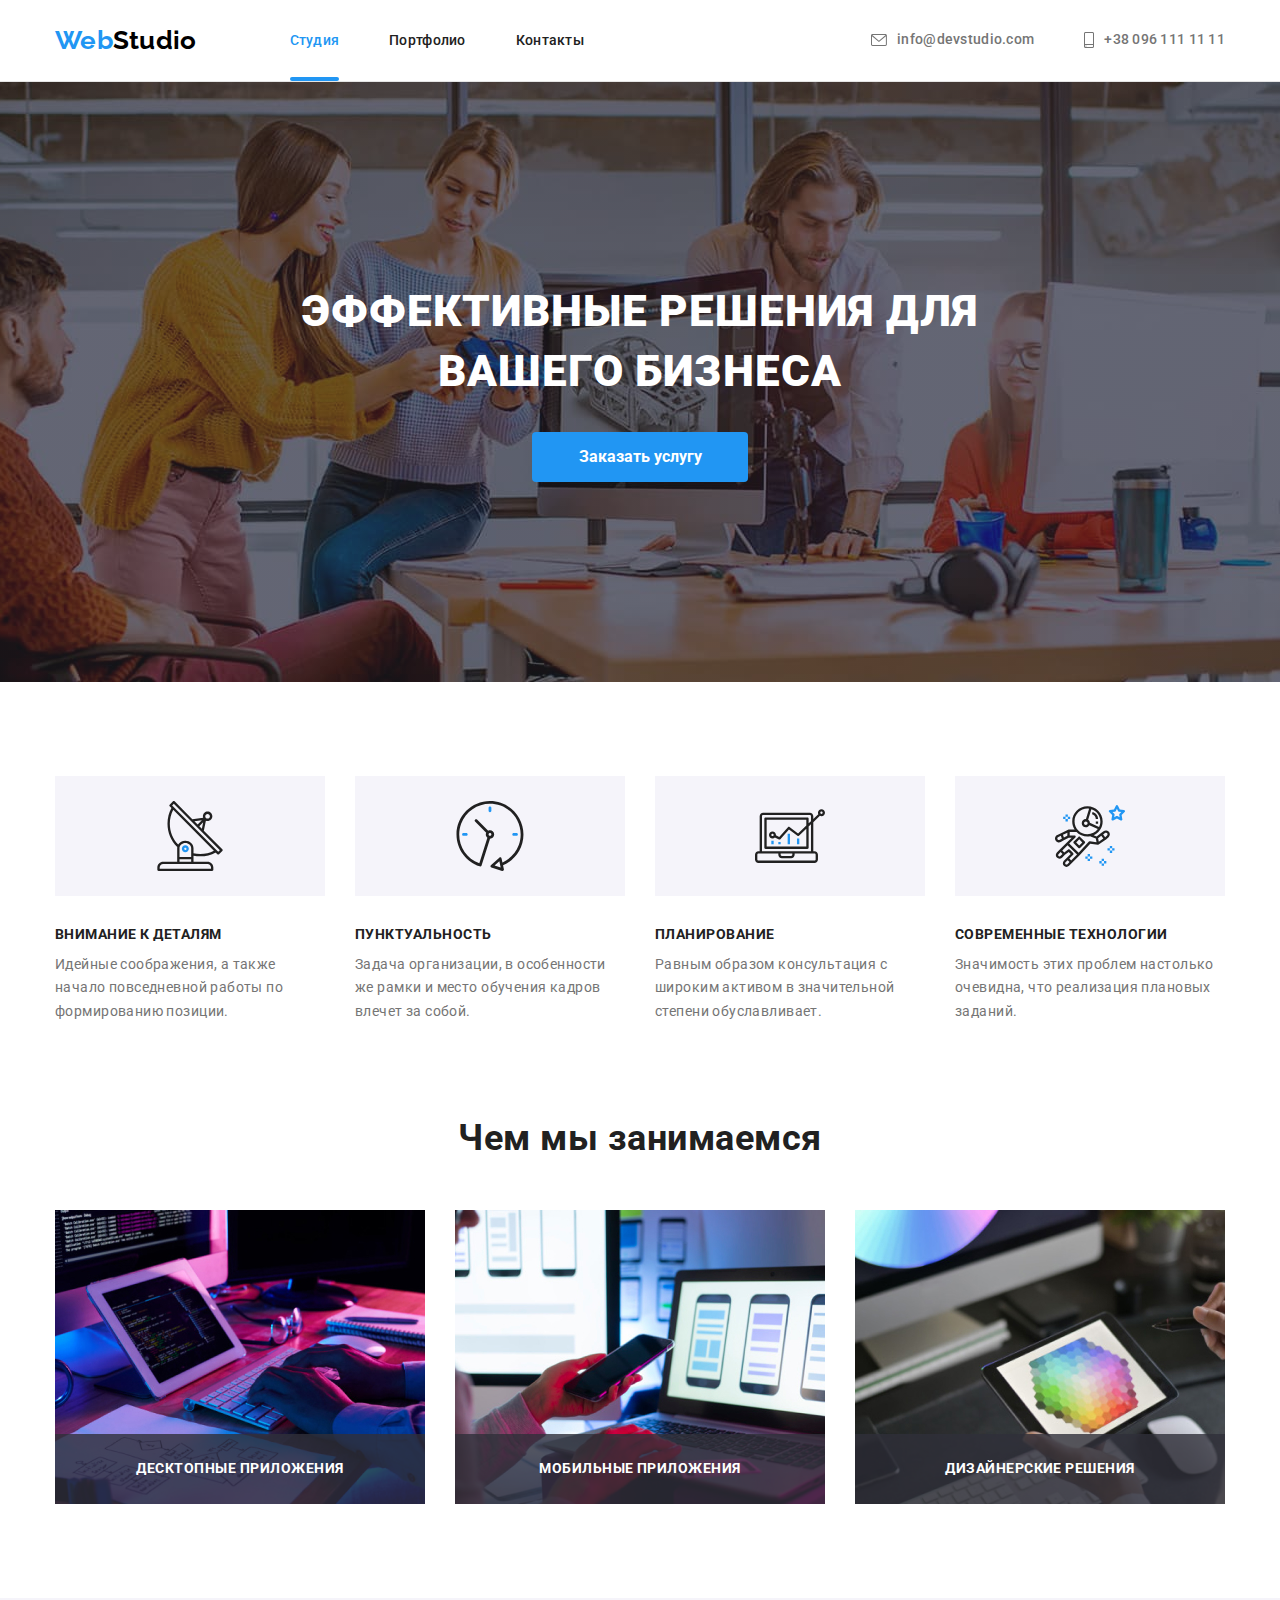
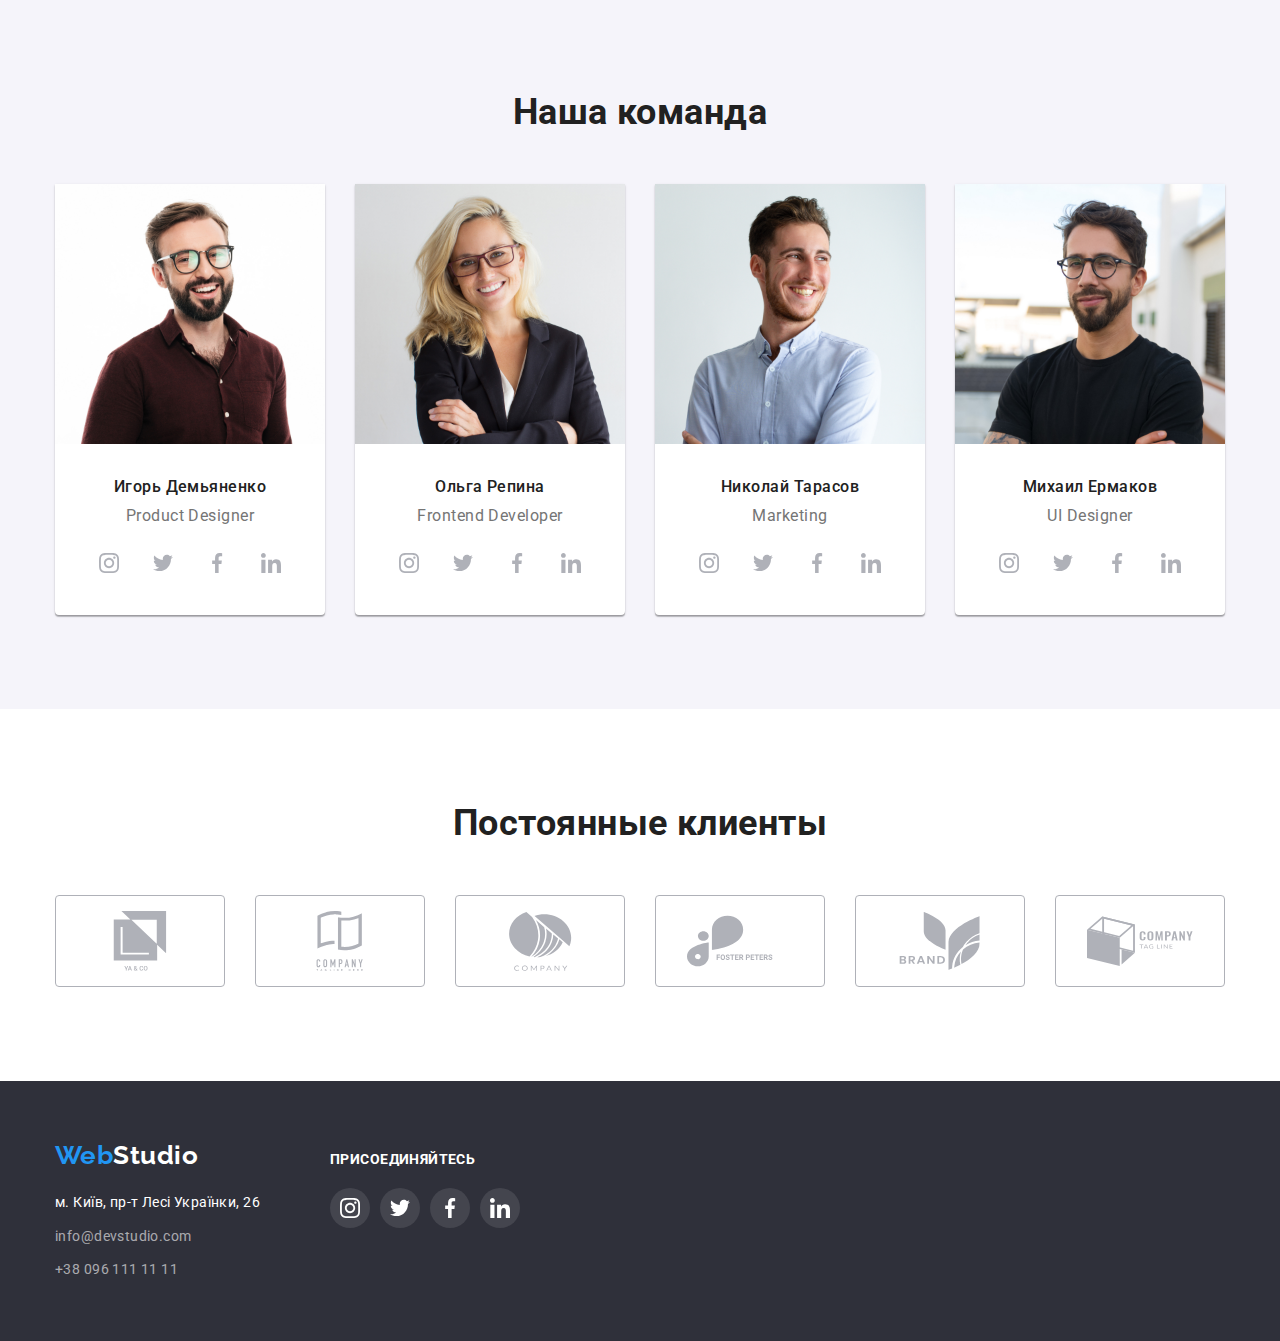
==== index.html @ f0fddd5a "start" ====
<!DOCTYPE html>
<html lang="ru">

<head>
    <meta charset="UTF-8" />
    <meta http-equiv="X-UA-Compatible" content="IE=edge" />
    <meta name="viewport" content="width=device-width, initial-scale=1.0" />
    <link rel="preconnect" href="https://fonts.googleapis.com" />
    <link rel="preconnect" href="https://fonts.gstatic.com" crossorigin />
    <link
        href="https://fonts.googleapis.com/css2?family=Raleway:wght@400;700&family=Roboto:wght@400;500;700;900&display=swap"
        rel="stylesheet" />
    <link rel="stylesheet"
        href="https://cdnjs.cloudflare.com/ajax/libs/modern-normalize/1.0.0/modern-normalize.min.css" />
    <link rel="stylesheet" href="./css/styles.css" />
    <title>Document</title>
</head>

<body>
    <header>
        <div class="container box-header">
            <nav class="navi">
                <a href="./index.html" class="logo item"><span class="accent">Web</span>Studio</a>
                <ul class="navi-item">
                    <li class="item"><a href="./index.html" class="navi-list on-page">Студия</a></li>
                    <li class="item"><a href="./portfolio.html" class="navi-list">Портфолио</a></li>
                    <li class="item"><a href="" class="navi-list">Контакты</a></li>
                </ul>
            </nav>
            <ul class="header-contact">
                <li class="item">
                    <a href="mailto:info@devstudio.com" class="contact-us">
                        <svg class="contact-icon" width="16" height="12">
                            <use href="images/sprite.svg#icon-envelope"></use>
                        </svg>
                        info@devstudio.com</a>
                </li>
                <li class="item">
                    <a href="tel:+380961111111" class="contact-us">
                        <svg class="contact-icon" width="10" height="16">
                            <use href="images/sprite.svg#icon-smartphone"></use>
                        </svg>
                        +38 096 111 11 11</a>
                </li>
            </ul>
        </div>
    </header>
    <main>
        <section class="hero section">
            <div class="container">
                <h1 class="hero-head">Эффективные решения для вашего бизнеса</h1>
                <button type="button" class="order" data-modal-open>Заказать услугу</button>
            </div>
        </section>
        <section class="qualities section no-padding">
            <div class="container">
                <h2 class="display">Основне качества</h2>
                <ul class="flex-box qualities-box">
                    <li class="item">
                        <div class="qualities-picture">
                            <svg class="qualities-svg" width="70" height="70">
                                <use href="images/sprite.svg#icon-antenna"></use>
                            </svg>
                        </div>
                        <h3 class="qualities-heading">Внимание к деталям</h3>
                        <p class="qualities-text">
                            Идейные соображения, а также начало повседневной работы по формированию позиции.
                        </p>
                    </li>
                    <li class="item">
                        <div class="qualities-picture">
                            <svg class="qualities-svg" width="70" height="70">
                                <use href="images/sprite.svg#icon-clock"></use>
                            </svg>
                        </div>
                        <h3 class="qualities-heading">Пунктуальность</h3>
                        <p class="qualities-text">
                            Задача организации, в особенности же рамки и место обучения кадров влечет за собой.
                        </p>
                    </li>
                    <li class="item">
                        <div class="qualities-picture">
                            <svg class="qualities-svg" width="70" height="70">
                                <use href="images/sprite.svg#icon-diagram"></use>
                            </svg>
                        </div>
                        <h3 class="qualities-heading">Планирование</h3>
                        <p class="qualities-text">
                            Равным образом консультация с широким активом в значительной степени обуславливает.
                        </p>
                    </li>
                    <li class="item">
                        <div class="qualities-picture">
                            <svg class="qualities-svg" width="70" height="70">
                                <use href="images/sprite.svg#icon-astronaut"></use>
                            </svg>
                        </div>
                        <h3 class="qualities-heading">Современные технологии</h3>
                        <p class="qualities-text">
                            Значимость этих проблем настолько очевидна, что реализация плановых заданий.
                        </p>
                    </li>
                </ul>
            </div>
        </section>
        <section class="occupation section">
            <div class="container">
                <h2 class="section-heading">Чем мы занимаемся</h2>
                <ul class="flex-box ocupation-box">
                    <li class="item">
                        <img src="./images/img1.jpg" alt="кодинг ночью" width="370" />
                        <p class="oucupation-description">Десктопные приложения</p>
                    </li>
                    <li class="item">
                        <img src="./images/img2.jpg" alt="рука с телефоном" width="370" />
                        <p class="oucupation-description">Мобильные приложения</p>
                    </li>
                    <li class="item">
                        <img src="./images/img3.jpg" alt="рука с планшетом" width="370" />
                        <p class="oucupation-description">Дизайнерские решения</p>
                    </li>
                </ul>
            </div>
        </section>
        <section class="team section">
            <div class="container">
                <h2 class="section-heading">Наша команда</h2>
                <ul class="flex-box">
                    <li class="team-card">
                        <img class="team-photo" src="./images/igor.jpg" alt="фото Игорь Демьяненко" width="270" />
                        <div class="team-description">
                            <h3 class="card-heading">Игорь Демьяненко</h3>
                            <p class="card-text">Product Designer</p>
                            <ul class="flex-box">
                                <li class="team-box-link">
                                    <a class="item" href="" aria-label="instagram">
                                        <svg class="team-svg" width="20" height="20">
                                            <use href="images/sprite.svg#icon-instagram"></use>
                                        </svg>
                                    </a>
                                </li>
                                <li class="team-box-link">
                                    <a class="item" href="" aria-label="twitter">
                                        <svg class="team-svg" width="20" height="20">
                                            <use href="images/sprite.svg#icon-twitter"></use>
                                        </svg>
                                    </a>
                                </li>
                                <li class="team-box-link">
                                    <a class="item" href="" aria-label="facebook">
                                        <svg class="team-svg" width="20" height="20">
                                            <use href="images/sprite.svg#icon-facebook"></use>
                                        </svg>
                                    </a>
                                </li>
                                <li class="team-box-link">
                                    <a class="item" href="" aria-label="linkedin">
                                        <svg class="team-svg" width="20" height="20">
                                            <use href="images/sprite.svg#icon-linkedin"></use>
                                        </svg>
                                    </a>
                                </li>
                            </ul>
                        </div>
                    </li>
                    <li class="team-card">
                        <img class="team-photo" src="./images/olga.jpg" alt="фото Ольга Репина" width="270" />
                        <div class="team-description">
                            <h3 class="card-heading">Ольга Репина</h3>
                            <p class="card-text">Frontend Developer</p>
                            <ul class="flex-box">
                                <li class="team-box-link">
                                    <a class="item" href="" aria-label="instagram">
                                        <svg class="team-svg" width="20" height="20">
                                            <use href="images/sprite.svg#icon-instagram"></use>
                                        </svg>
                                    </a>
                                </li>
                                <li class="team-box-link">
                                    <a class="item" href="" aria-label="twitter">
                                        <svg class="team-svg" width="20" height="20">
                                            <use href="images/sprite.svg#icon-twitter"></use>
                                        </svg>
                                    </a>
                                </li>
                                <li class="team-box-link">
                                    <a class="item" href="" aria-label="facebook">
                                        <svg class="team-svg" width="20" height="20">
                                            <use href="images/sprite.svg#icon-facebook"></use>
                                        </svg>
                                    </a>
                                </li>
                                <li class="team-box-link">
                                    <a class="item" href="" aria-label="linkedin">
                                        <svg class="team-svg" width="20" height="20">
                                            <use href="images/sprite.svg#icon-linkedin"></use>
                                        </svg>
                                    </a>
                                </li>
                            </ul>
                        </div>
                    </li>
                    <li class="team-card">
                        <img class="team-photo" src="./images/nicholas.jpg" alt="фото Николай Тарасов" width="270" />
                        <div class="team-description">
                            <h3 class="card-heading">Николай Тарасов</h3>
                            <p class="card-text">Marketing</p>
                            <ul class="flex-box">
                                <li class="team-box-link">
                                    <a class="item" href="" aria-label="instagram">
                                        <svg class="team-svg" width="20" height="20">
                                            <use href="images/sprite.svg#icon-instagram"></use>
                                        </svg>
                                    </a>
                                </li>
                                <li class="team-box-link">
                                    <a class="item" href="" aria-label="twitter">
                                        <svg class="team-svg" width="20" height="20">
                                            <use href="images/sprite.svg#icon-twitter"></use>
                                        </svg>
                                    </a>
                                </li>
                                <li class="team-box-link">
                                    <a class="item" href="" aria-label="facebook">
                                        <svg class="team-svg" width="20" height="20">
                                            <use href="images/sprite.svg#icon-facebook"></use>
                                        </svg>
                                    </a>
                                </li>
                                <li class="team-box-link">
                                    <a class="item" href="" aria-label="linkedin">
                                        <svg class="team-svg" width="20" height="20">
                                            <use href="images/sprite.svg#icon-linkedin"></use>
                                        </svg>
                                    </a>
                                </li>
                            </ul>
                        </div>
                    </li>
                    <li class="team-card">
                        <img class="team-photo" src="./images/michael.jpg" alt="фото Михаил Ермаков" width="270" />
                        <div class="team-description">
                            <h3 class="card-heading">Михаил Ермаков</h3>
                            <p class="card-text">UI Designer</p>
                            <ul class="flex-box">
                                <li class="team-box-link">
                                    <a class="item" href="" aria-label="instagram">
                                        <svg class="team-svg" width="20" height="20">
                                            <use href="images/sprite.svg#icon-instagram"></use>
                                        </svg>
                                    </a>
                                </li>
                                <li class="team-box-link">
                                    <a class="item" href="" aria-label="twitter">
                                        <svg class="team-svg" width="20" height="20">
                                            <use href="images/sprite.svg#icon-twitter"></use>
                                        </svg>
                                    </a>
                                </li>
                                <li class="team-box-link">
                                    <a class="item" href="" aria-label="facebook">
                                        <svg class="team-svg" width="20" height="20">
                                            <use href="images/sprite.svg#icon-facebook"></use>
                                        </svg>
                                    </a>
                                </li>
                                <li class="team-box-link">
                                    <a class="item" href="" aria-label="linkedin">
                                        <svg class="team-svg" width="20" height="20">
                                            <use href="images/sprite.svg#icon-linkedin"></use>
                                        </svg>
                                    </a>
                                </li>
                            </ul>
                        </div>
                    </li>
                </ul>
            </div>
        </section>
        <section class="clients section">
            <div class="container">
                <h2 class="clients-heading">Постоянные клиенты</h2>
                <ul class="flex-box">
                    <li class="clients-box">
                        <a class="clients-link" href="">
                            <svg class="clients-svg" width="106" height="60">
                                <use href="images/sprite.svg#icon-company1"></use>
                            </svg>
                        </a>
                    </li>
                    <li class="clients-box">
                        <a class="clients-link" href="">
                            <svg class="clients-svg" width="106" height="60">
                                <use href="images/sprite.svg#icon-company2"></use>
                            </svg>
                        </a>
                    </li>
                    <li class="clients-box">
                        <a class="clients-link" href="">
                            <svg class="clients-svg" width="106" height="60">
                                <use href="images/sprite.svg#icon-company3"></use>
                            </svg>
                        </a>
                    </li>
                    <li class="clients-box">
                        <a class="clients-link" href="">
                            <svg class="clients-svg" width="106" height="60">
                                <use href="images/sprite.svg#icon-company4"></use>
                            </svg>
                        </a>
                    </li>
                    <li class="clients-box">
                        <a class="clients-link" href="">
                            <svg class="clients-svg" width="106" height="60">
                                <use href="images/sprite.svg#icon-company5"></use>
                            </svg>
                        </a>
                    </li>
                    <li class="clients-box">
                        <a class="clients-link" href="">
                            <svg class="clients-svg" width="106" height="60">
                                <use href="images/sprite.svg#icon-company6"></use>
                            </svg>
                        </a>
                    </li>
                </ul>
            </div>
        </section>
        <div class="back-drop is-hidden" data-modal>
            <div class="modal">
                <button type="button" class="modal-close" data-modal-close>
                    <svg width="15" height="15">
                        <use href="images/sprite.svg#icon-close"></use>
                    </svg>
                </button>
            </div>
        </div>
    </main>
    <footer>
        <div class="container">
            <div class="f-links-main">
                <div class="footer-contact">
                    <a href="./index.html" class="logo"><span class="accent">Web</span>Studio</a>
                    <address class="adress">
                        <ul>
                            <li class="item">
                                <a href="https://www.google.com/maps" target="_blank" rel="noopener noreferrer"
                                    class="maps">м. Київ,
                                    пр-т Лесі Українки, 26</a>
                            </li>
                            <li class="item">
                                <a href="mailto:info@devstudio.com" class="contact-us">info@devstudio.com</a>
                            </li>
                            <li class="item">
                                <a href="tel:+380961111111" class="contact-us">+38 096 111 11 11</a>
                            </li>
                        </ul>
                    </address>
                </div>
                <div class="connect">
                    <h3 class="connect-heading">присоединяйтесь</h3>
                    <ul class="connect-box">
                        <li class="footer-social">
                            <a class="connect-links" href="" aria-label="instagram">
                                <svg width="20" height="20">
                                    <use href="images/sprite.svg#icon-instagram"></use>
                                </svg>
                            </a>
                        </li>
                        <li class="footer-social">
                            <a class="connect-links" href="" aria-label="twitte">
                                <svg width="20" height="20">
                                    <use href="images/sprite.svg#icon-twitter"></use>
                                </svg>
                            </a>
                        </li>
                        <li class="footer-social">
                            <a class="connect-links" href="" aria-label="facebook">
                                <svg width="20" height="20">
                                    <use href="images/sprite.svg#icon-facebook"></use>
                                </svg>
                            </a>
                        </li>
                        <li class="footer-social">
                            <a class="connect-links" href="" aria-label="linkedin">
                                <svg width="20" height="20">
                                    <use href="images/sprite.svg#icon-linkedin"></use>
                                </svg>
                            </a>
                        </li>
                    </ul>
                </div>
            </div>
        </div>
    </footer>
    <script src="./js/modal.js"></script>
</body>

</html>
---- css/styles.css ----
:root {
  --main-haeding-color: #ffffff;
  --accent-color: #2196f3;
  --logo-color: #000000;
  --heading-color: #212121;
  --text-color: #757575;
  --block-color: #f5f4fa;
  --footer-color: #2f303a;
  --footer-contact: rgba(255, 255, 255, 0.6);
  --blackout: rgba(47, 48, 58, 0.4);
  --link: #afb1b8;
}

/* общие классы*/
body {
  font-family: 'Roboto', sans-serif;
  color: var(--text-color);
  letter-spacing: 0.03em;
}

ul {
  list-style: none;
  margin-top: 0;
  margin-bottom: 0;
  padding-left: 0;
}

.section-heading,
.qualities-heading,
.portfolio-heading,
.card-heading,
.clients-heading,
.navi .navi-list {
  color: var(--heading-color);
}

.container {
  max-width: 1200px;
  margin: 0 auto;
  padding-left: 15px;
  padding-right: 15px;
}

h1,
h2,
h3,
p {
  margin-top: 0;
  margin-bottom: 0;
}

.section {
  padding-top: 94px;
  padding-bottom: 94px;
}

.flex-box {
  display: flex;
}

/* начало */
header {
  border-bottom: 1px solid #e5e5e5;
}

.logo {
  font-family: 'Raleway', sans-serif;
  font-size: 26px;
  font-weight: 700;
  text-decoration: none;
}

.navi > .item {
  margin-right: 93px;
}

.navi .logo {
  color: var(--logo-color);
}

.logo .accent {
  color: var(--accent-color);
}

/* nav */
.box-header {
  display: flex;
  align-items: center;

  font-size: 14px;
  font-weight: 500;
}

.navi {
  display: flex;
  align-items: center;

  letter-spacing: 0.02em;
}

.navi .navi-item {
  display: flex;
}

.navi-item > .item {
  position: relative;

  margin-right: 50px;
  padding-top: 32px;
  padding-bottom: 32px;
}

.navi-item > .item:last-child {
  margin-right: 0px;
}

.navi-item .navi-list {
  line-height: 1.14;
  text-decoration: none;

  transition: color 250ms cubic-bezier(0.4, 0, 0.2, 1);
}

.navi-item .navi-list:hover,
.navi-item .navi-list:focus {
  color: var(--accent-color);
}

.navi .on-page {
  color: var(--accent-color);
}
.navi .on-page::after {
  content: '';

  position: absolute;
  left: 0;
  bottom: 0;
  display: block;

  width: 100%;
  height: 4px;
  background-color: var(--accent-color);

  border-radius: 2px;
}
/* контакты хедер */
.header-contact {
  display: flex;
  margin-left: auto;
}

.contact-us {
  display: flex;
  align-items: center;

  color: var(--text-color);
  text-decoration: none;

  font-size: 14px;
  letter-spacing: 0.02em;
  line-height: 1.14;

  transition: color 250ms cubic-bezier(0.4, 0, 0.2, 1);
}

.contact-us:focus,
.contact-us:hover {
  color: var(--accent-color);
  fill: currentColor;
}

.header-contact > .item {
  margin-right: 50px;
  fill: currentColor;
}

.header-contact > .item:last-child {
  margin-right: 0px;
}

.header-contact .contact-icon {
  fill: currentColor;

  margin-right: 10px;
}

/* hero */
.hero {
  background-color: var(--footer-color);
  background-image: linear-gradient(var(--blackout), var(--blackout)), url(../images/img-hero.jpg);
  background-repeat: no-repeat;
  background-position: center;
  background-size: 1600px;
  letter-spacing: 0.06em;
  text-align: center;
  padding: 200px 0;
}

.hero .hero-head {
  max-width: 696px;
  margin-left: auto;
  margin-right: auto;
  margin-top: 0;
  margin-bottom: 30px;

  color: var(--main-haeding-color);
  text-align: center;
  font-weight: 900;
  font-size: 44px;
  line-height: 1.36;
  text-transform: uppercase;
}

.hero .order {
  min-width: 216px;
  padding: 10px 32px;
  border-radius: 4px;
  border: 1px solid transparent;

  color: var(--main-haeding-color);
  background-color: var(--accent-color);
  font-family: inherit;
  font-weight: 700;
  font-size: 16px;
  line-height: 1.8;
  cursor: pointer;
}

/* основные качества */
.display {
  position: absolute;
  width: 1px;
  height: 1px;
  margin: -1px;
  border: 0;
  padding: 0;

  white-space: nowrap;
  clip-path: inset(100%);
  clip: rect(0 0 0 0);
  overflow: hidden;
}

.no-padding {
  padding-bottom: 0px;
}

.qualities-box .qualities-picture {
  display: flex;
  align-items: center;
  justify-content: center;

  width: 270px;
  height: 120px;
  background-color: #f5f4fa;

  margin-bottom: 30px;
}

.qualities-heading {
  margin-bottom: 10px;

  font-weight: 700;
  font-size: 14px;
  text-transform: uppercase;
}

.qualities-text {
  font-weight: 400;
  font-size: 14px;
  line-height: 1.71;
  letter-spacing: 0.03em;
}

.qualities-box > .item {
  max-width: 270px;
  margin-right: 30px;
}

.qualities-box > .item:last-child {
  margin-right: 0px;
}

/* Чем мы занимаемся */

.section-heading {
  margin-bottom: 50px;

  font-weight: 700;
  font-size: 36px;
  text-align: center;
  line-height: 1.16;
}

.ocupation-box > .item {
  position: relative;

  margin-right: 30px;
}

.ocupation-box > .item:last-child {
  margin-right: 0px;
}
.ocupation-box img {
  display: block;
}
.oucupation-description {
  position: absolute;
  left: 0;
  bottom: 0;

  width: 100%;
  padding: 27px 0;

  text-align: center;
  text-transform: uppercase;
  font-weight: 700;
  font-size: 14px;
  line-height: 1.14;
  color: var(--main-haeding-color);

  background-color: rgba(47, 48, 58, 0.8);
}

/* наша команда */
.team {
  background-color: var(--block-color);
}

.team-card {
  margin-right: 30px;

  background-color: var(--main-haeding-color);
  box-shadow: 0px 1px 3px rgba(0, 0, 0, 0.12), 0px 1px 1px rgba(0, 0, 0, 0.14),
    0px 2px 1px rgba(0, 0, 0, 0.2);
  border-radius: 0px 0px 4px 4px;
  text-align: center;
}

.team-card:last-child {
  margin-right: 0px;
}

.team-description {
  padding: 30px 0;
}

.team-description > .flex-box {
  justify-content: center;
}

.team-card .card-heading {
  margin-bottom: 10px;

  font-weight: 500;
  font-size: 16px;
}

.team-card .card-text {
  margin-bottom: 16px;
  font-weight: 400;
  font-size: 16px;
}

.team-box-link {
  margin-right: 10px;
}

.team-card .team-box-link:last-child {
  margin-right: 0px;
}

.team-box-link > .item {
  display: flex;
  justify-content: center;
  align-items: center;
  width: 44px;
  height: 44px;
  color: var(--link);
  fill: currentColor;
  border-radius: 50px;

  transition: background-color 250ms cubic-bezier(0.4, 0, 0.2, 1);
}

.team-box-link > .item:hover,
.team-box-link > .item:focus {
  background-color: var(--accent-color);
  fill: var(--main-haeding-color);
}

/*  наши клиенты */

.clients .clients-heading {
  margin-bottom: 50px;

  font-weight: 700;
  font-size: 36px;
  line-height: 1.16;
  text-align: center;
}

.clients-link {
  display: flex;
  justify-content: center;
  align-items: center;
  width: 170px;
  height: 92px;
  color: var(--link);

  border: 1px solid var(--link);
  border-radius: 4px;

  transition: border-color 250ms cubic-bezier(0.4, 0, 0.2, 1),
    color 250ms cubic-bezier(0.4, 0, 0.2, 1);
}

.clients-box .clients-svg {
  fill: currentColor;
}

.clients-box:not(:last-child) {
  margin-right: 30px;
}

.clients-link:hover,
.clients-link:focus {
  border-color: var(--accent-color);
  color: var(--accent-color);
}
/* modal */
.back-drop {
  position: fixed;
  top: 0;
  left: 0;

  width: 100%;
  height: 100%;
  background-color: rgba(0, 0, 0, 0.2);
  transition: opacity 250ms cubic-bezier(0.4, 0, 0.2, 1), visibility 250ms cubic-bezier(0.4, 0, 0.2, 1) ;
}

.back-drop.is-hidden {
  pointer-events: all;
  opacity: 0;
  visibility: hidden;
}

.modal {
  position: absolute;
  top: 50%;
  left: 50%;
  transform: translate(-50%, -50%);
  width: 528px;
  height: 581px;
  background-color: white;
}

.modal > .modal-close {
  position: absolute;
  top: 0;
  right: 0;

  display: flex;
  justify-content: center;
  align-items: center;

  width: 30px;
  height: 30px;
  margin: 8px;

  border-radius: 30px;
  border: 1px solid rgba(0, 0, 0, 0.1);
  background-color: transparent;
  cursor: pointer;
}

/* footer */
footer {
  background-color: var(--footer-color);
  padding: 60px 0;
}

.f-links-main {
  display: flex;
  align-items: baseline;
}

.footer-contact {
  margin-right: 70px;
}

.footer-contact > .logo {
  display: inline-block;
  margin-bottom: 20px;
}

.adress {
  font-style: normal;
}

.adress .item {
  margin-bottom: 9px;
}

.adress .item:last-child {
  margin-bottom: 0px;
}

.footer-contact {
  font-weight: 400;
}

.footer-contact .logo {
  color: var(--main-haeding-color);
}

.footer-contact .maps {
  font-weight: 400;
  font-size: 14px;
  line-height: 1.71;
  letter-spacing: 0.03em;

  color: var(--main-haeding-color);
  text-decoration: none;
}

.footer-contact .contact-us {
  color: var(--footer-contact);
  font-weight: 400;
  line-height: 24px;
  letter-spacing: 0.03em;
}

.connect .connect-heading {
  margin-bottom: 20px;

  font-weight: 700;
  font-size: 14px;
  line-height: 1.14;
  letter-spacing: 0.03em;
  text-transform: uppercase;
  color: var(--main-haeding-color);
}

.connect-box {
  display: flex;
}

.connect-box .footer-social:not(:last-child) {
  margin-right: 10px;
}

.footer-social .connect-links {
  display: flex;
  justify-content: center;
  align-items: center;
  width: 40px;
  height: 40px;

  color: var(--main-haeding-color);
  fill: currentColor;
  background-color: rgba(255, 255, 255, 0.1);
  border-radius: 50px;

  transition: background-color 250ms cubic-bezier(0.4, 0, 0.2, 1);
}

.footer-social .connect-links:hover,
.footer-social .connect-links:focus {
  background-color: var(--accent-color);
}

/* портфолио */
.portfolio .filter {
  display: flex;
  justify-content: center;
  margin-bottom: 50px;
}

.filter > .item {
  margin-right: 6px;
}

.filter > .item:last-child {
  margin-right: 0px;
}

.filter .filter-buttun {
  padding: 6px 22px;

  background-color: var(--block-color);
  border-radius: 4px;
  border: none;

  font-weight: 500;
  font-size: 16px;
  line-height: 1.62;
  text-align: center;
  letter-spacing: 0.03em;
  font-family: inherit;
  cursor: pointer;

  transition: color 250ms cubic-bezier(0.4, 0, 0.2, 1),
    background-color 250ms cubic-bezier(0.4, 0, 0.2, 1),
    box-shadow 250ms cubic-bezier(0.4, 0, 0.2, 1);
}

.portfolio .filter-buttun:hover,
.portfolio .filter-buttun:focus {
  color: var(--main-haeding-color);
  background-color: var(--accent-color);
  box-shadow: 0px 3px 1px rgba(0, 0, 0, 0.1), 0px 1px 2px rgba(0, 0, 0, 0.08),
    0px 2px 2px rgba(0, 0, 0, 0.12);
}

/* боксы портфолио */
.work-box {
  display: flex;
  flex-wrap: wrap;
}

.portfolio-box {
  width: calc((100% - 2 * 30px) / 3);
  margin-right: 30px;
  margin-bottom: 30px;

  transition: box-shadow 250ms cubic-bezier(0.4, 0, 0.2, 1);
}

.portfolio-overlay{
  position: relative;
  overflow: hidden;
}
.portfolio-overlay .overlay-text{
  position: absolute;
  
  width: 100%;
  height: 100%;
  background-color: var(--accent-color);
  opacity: 0.9;
  padding: 63px 24px;

  transform: translateY(0);
  transition: transform 250ms cubic-bezier(0.4, 0, 0.2, 1);
  }

.overlay-text > p{
  font-weight: 400;
  font-size: 18px;
  line-height: 1.56;
  letter-spacing: 0.03em;
  color: var(--main-haeding-color);
}

.portfolio-box:hover {
  box-shadow: 0px 1px 1px rgba(0, 0, 0, 0.12), 0px 4px 4px rgba(0, 0, 0, 0.06),
    1px 4px 6px rgba(0, 0, 0, 0.16);
}
.portfolio-box:hover .overlay-text{
  transform: translateY(-100%);
}

.portfolio-box:nth-child(3n + 3) {
  margin-right: 0px;
}

.portfolio-box .portfolio-img {
  display: block;
}

.portfolio-box .box-description {
  padding: 20px 24px;
  border: 1px solid #eeeeee;
  border-top: none;
}

.box-description .portfolio-heading {
  font-weight: 700;
  font-size: 18px;
  line-height: 2;
}

.box-description .portfolio-text {
  font-size: 16px;
  line-height: 1.88;
}
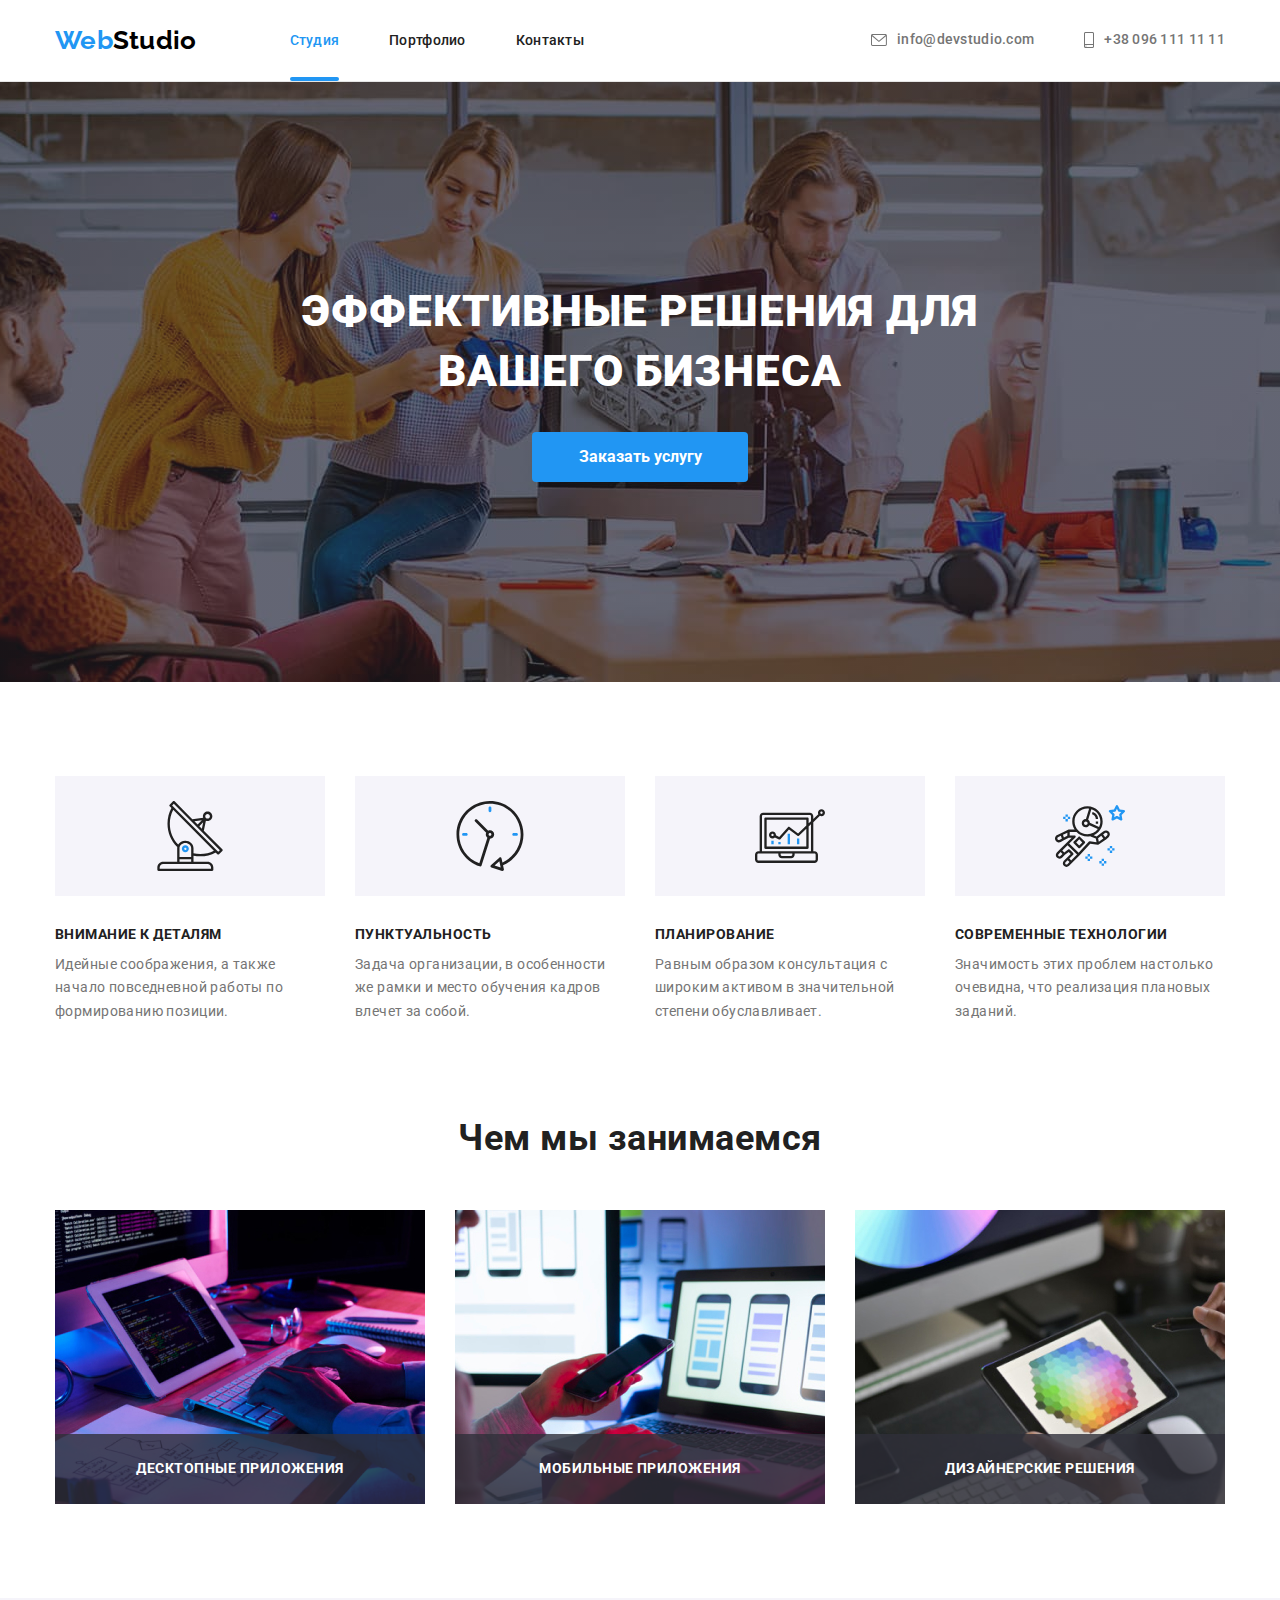
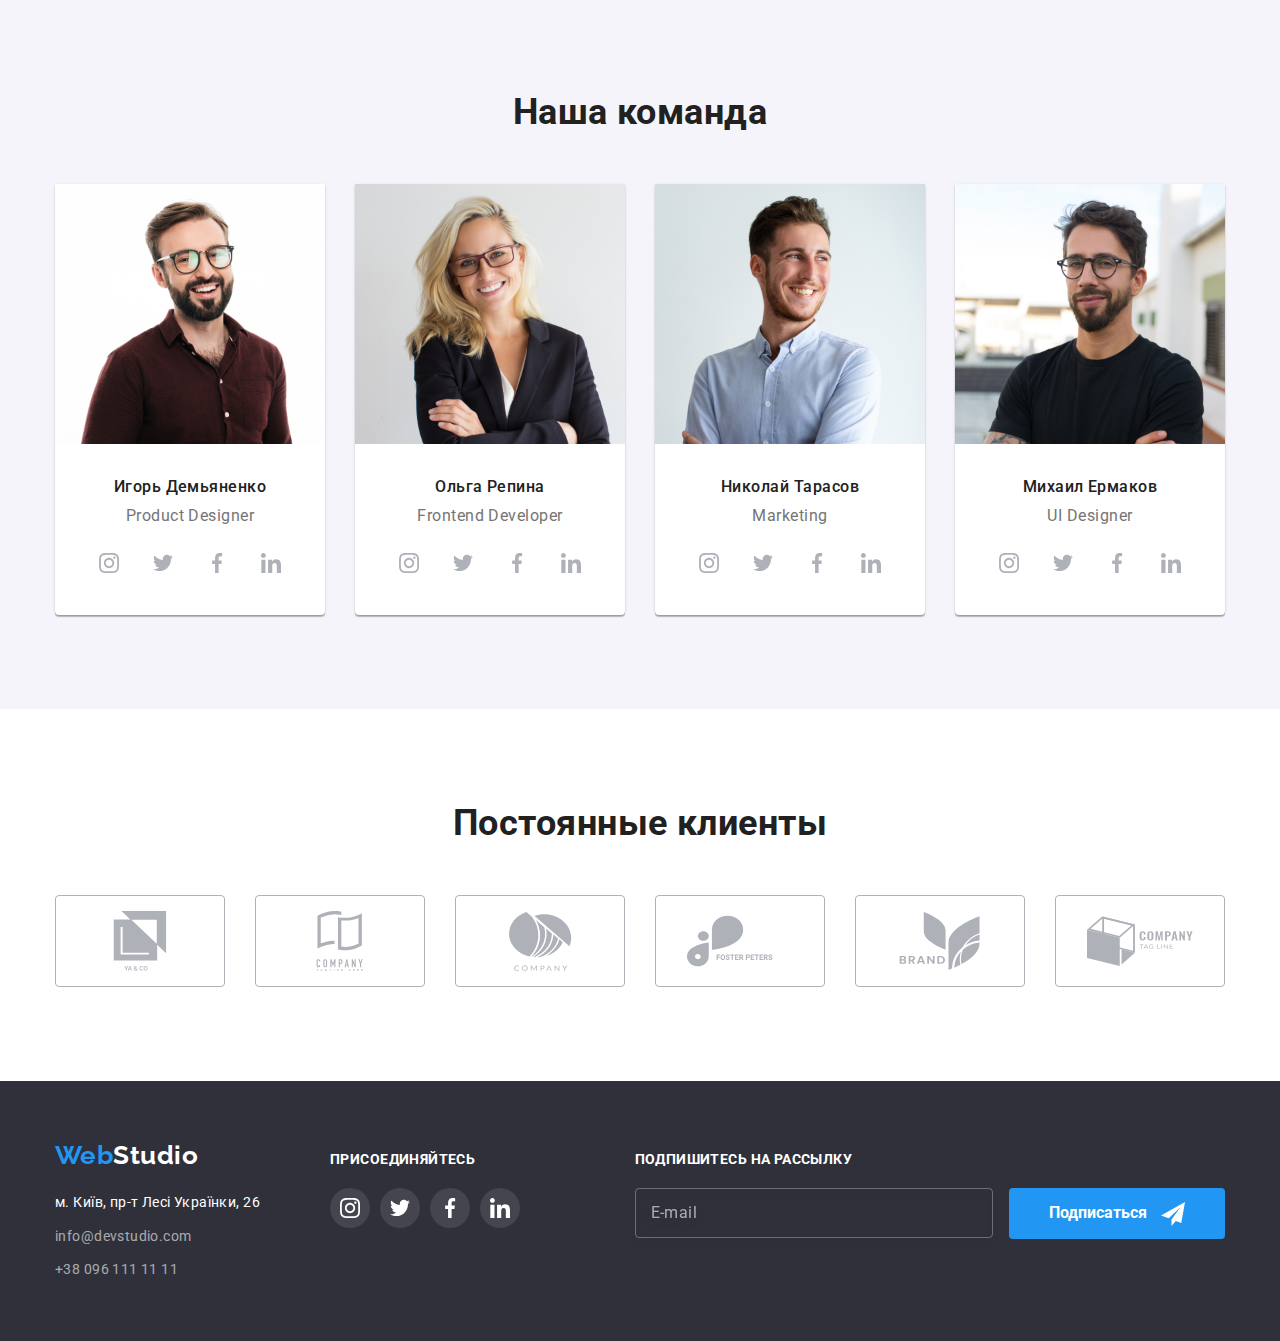
==== commit 6c4e8c01: "comlite" ====
--- a/index.html
+++ b/index.html
@@ -328,11 +328,54 @@
         </section>
         <div class="back-drop is-hidden" data-modal>
             <div class="modal">
+                <h2 class="modal-heading">Оставьте свои данные, мы вам перезвоним</h2>
                 <button type="button" class="modal-close" data-modal-close>
                     <svg width="15" height="15">
                         <use href="images/sprite.svg#icon-close"></use>
                     </svg>
                 </button>
+                <form class="modal-form">
+                    <ul class="item">
+                        <li class="form-box">
+                            <label class="form-name" for="name">Имя</label>
+                            <input class="form-input" type="text" name="name" id="name" required>
+                            <svg class="form-svg" width="18" height="18">
+                                <use href="images/sprite.svg#icon-person"></use>
+                            </svg>
+                        </li>
+                        <li class="form-box">
+                            <label class="form-name" for="tel">Телефон</label>
+                            <input class="form-input" type="tel" name="tel" id="tel" required>
+                            <svg class="form-svg" width="18" height="18">
+                                <use href="images/sprite.svg#icon-phone"></use>
+                            </svg>
+                        </li>
+                        <li class="form-box">
+                            <label class="form-name" for="mail">Почта</label>
+                            <input class="form-input" type="email" name="mail" id="tel" required>
+                            <svg class="form-svg" width="18" height="18">
+                                <use href="images/sprite.svg#icon-email"></use>
+                            </svg>
+                        </li>
+                        <li class="form-box">
+                            <label class="form-name" for="text">Комментарий</label>
+                            <textarea class="form-input box" name="text" id="text"
+                                placeholder="Введите текст"></textarea>
+                        </li>
+                    </ul>
+                    <div class="form-check">
+                        <input class="display form-checkbox" type="checkbox" name="" id="licence">
+                        <label class="check-name" for="licence" required>
+                            <svg class="check-svg" width="11" height="8">
+                                <use href="images/sprite.svg#icon-check"></use>
+                            </svg>Соглашаюсь с рассылкой и принимаю <a href="">Условия
+                                договора</a>
+                        </label>
+
+                        <button class="modal-button" type="submit">Отправить</button>
+                    </div>
+
+                </form>
             </div>
         </div>
     </main>
@@ -345,8 +388,7 @@
                         <ul>
                             <li class="item">
                                 <a href="https://www.google.com/maps" target="_blank" rel="noopener noreferrer"
-                                    class="maps">м. Київ,
-                                    пр-т Лесі Українки, 26</a>
+                                    class="maps">м. Київ, пр-т Лесі Українки, 26</a>
                             </li>
                             <li class="item">
                                 <a href="mailto:info@devstudio.com" class="contact-us">info@devstudio.com</a>
@@ -358,7 +400,7 @@
                     </address>
                 </div>
                 <div class="connect">
-                    <h3 class="connect-heading">присоединяйтесь</h3>
+                    <h2 class="connect-heading">присоединяйтесь</h2>
                     <ul class="connect-box">
                         <li class="footer-social">
                             <a class="connect-links" href="" aria-label="instagram">
@@ -390,6 +432,20 @@
                         </li>
                     </ul>
                 </div>
+                <div class="subscribe">
+                    <h2 class="subscribe-heading">Подпишитесь на рассылку</h2>
+                    <div class="subscribe-box">
+                        <form>
+                            <input class="input-email" type="email" name="email" id="mail" placeholder="E-mail"
+                                required />
+                            <button class="sub-btn" type="submit">Подписаться
+                                <svg class="sub-icon" width="24" height="24">
+                                    <use href="images/sprite.svg#icon-icon-send"></use>
+                                </svg>
+                            </button>
+                        </form>
+                    </div>
+                </div>
             </div>
         </div>
     </footer>
--- a/css/styles.css
+++ b/css/styles.css
@@ -211,7 +211,9 @@
   text-transform: uppercase;
 }
 
-.hero .order {
+.hero .order,
+.sub-btn,
+.modal-button {
   min-width: 216px;
   padding: 10px 32px;
   border-radius: 4px;
@@ -450,12 +452,22 @@
   position: absolute;
   top: 50%;
   left: 50%;
+
+  padding: 40px;
   transform: translate(-50%, -50%);
-  width: 528px;
-  height: 581px;
+
   background-color: white;
 }
-
+.modal > .modal-heading{
+  margin-bottom: 12px;
+
+  font-weight: 700;
+  font-size: 20px;
+  line-height: 23px;
+  text-align: center;
+  letter-spacing: 0.03em;
+  color: #212121;
+}
 .modal > .modal-close {
   position: absolute;
   top: 0;
@@ -473,8 +485,99 @@
   border: 1px solid rgba(0, 0, 0, 0.1);
   background-color: transparent;
   cursor: pointer;
-}
-
+
+  transition: fill 250ms cubic-bezier(0.4, 0, 0.2, 1);
+  
+}
+.modal>.modal-close:focus,
+.modal>.modal-close:hover{
+  fill: var(--accent-color);
+}
+.modal-form > .item{
+  margin-bottom: 20px;
+}
+.form-box{
+  position: relative;
+
+  display: flex;
+  flex-direction: column;
+  justify-content: center;
+  margin-bottom: 10px;
+}
+.form-name{
+  font-size: 12px;
+  line-height: 1.16;
+  letter-spacing: 0.01em;
+
+  margin-bottom: 4px;
+  
+}
+.form-input{
+  padding: 12px 42px;
+  width: 100%;
+
+  border: 1px solid rgba(33, 33, 33, 0.2);
+  border-radius: 4px;
+  transition: border-color 250ms cubic-bezier(0.4, 0, 0.2, 1);
+}
+.form-input:hover,
+.form-input:focus{
+  border-color: var(--accent-color);
+ 
+}
+.form-box > .form-svg{
+  position: absolute;
+  top: 50%;
+  left: 12px;
+  transition: fill 250ms cubic-bezier(0.4, 0, 0.2, 1);
+}
+.form-input:hover ~ .form-svg,
+.form-input:focus ~ .form-svg{
+  fill: var(--accent-color);
+}
+
+.form-box > .box{
+  min-height: 120px;
+  padding: 12px 16px;
+  resize: vertical;
+}
+.form-input > .box::placeholder{
+  font-size: 14px;
+  line-height: 1.16;
+  letter-spacing: 0.01em;
+  
+  color: rgba(117, 117, 117, 0.5);
+}
+.form-check {
+  display: flex;
+  flex-direction: column;
+  justify-content: center;
+  align-items: center;
+
+}
+.form-check .check-name{
+    display: flex;
+    align-items: center;
+    font-size: 14px;
+    line-height: 1.71;
+    letter-spacing: 0.03em;
+    color: var(--text-color);
+    margin-bottom: 30px;
+}
+.check-name > a{
+  color: var(--accent-color);
+}
+.check-name > .check-svg{
+    width: 16px;
+    height: 16px;
+    margin-right: 8px;
+    border: 2px solid black;
+    transition: background-color 250ms cubic-bezier(0.4, 0, 0.2, 1)
+}
+.form-checkbox:checked ~ .check-name>.check-svg{
+  background-color: var(--accent-color);
+  border: none;
+}
 /* footer */
 footer {
   background-color: var(--footer-color);
@@ -532,7 +635,8 @@
   letter-spacing: 0.03em;
 }
 
-.connect .connect-heading {
+.connect .connect-heading,
+.subscribe-heading {
   margin-bottom: 20px;
 
   font-weight: 700;
@@ -569,6 +673,33 @@
 .footer-social .connect-links:hover,
 .footer-social .connect-links:focus {
   background-color: var(--accent-color);
+}
+/* subscrible */
+.subscribe{
+  margin-left: auto;
+}
+
+.input-email{
+  width: 358px;
+  height: 50px;
+  padding: 16px 15px;
+  margin-right: 12px;
+
+  background-color: transparent;
+  border: 1px solid rgba(255, 255, 255, 0.3);
+  filter: drop-shadow(0px 4px 4px rgba(0, 0, 0, 0.15));
+  border-radius: 4px;
+}
+.input-email::placeholder{
+  font-size: 16px;
+  line-height:1.25;
+  letter-spacing: 0.03em;
+  color: rgba(255, 255, 255, 0.6);
+}
+
+.sub-icon{
+  margin-left: 10px;
+  vertical-align: middle;
 }
 
 /* портфолио */
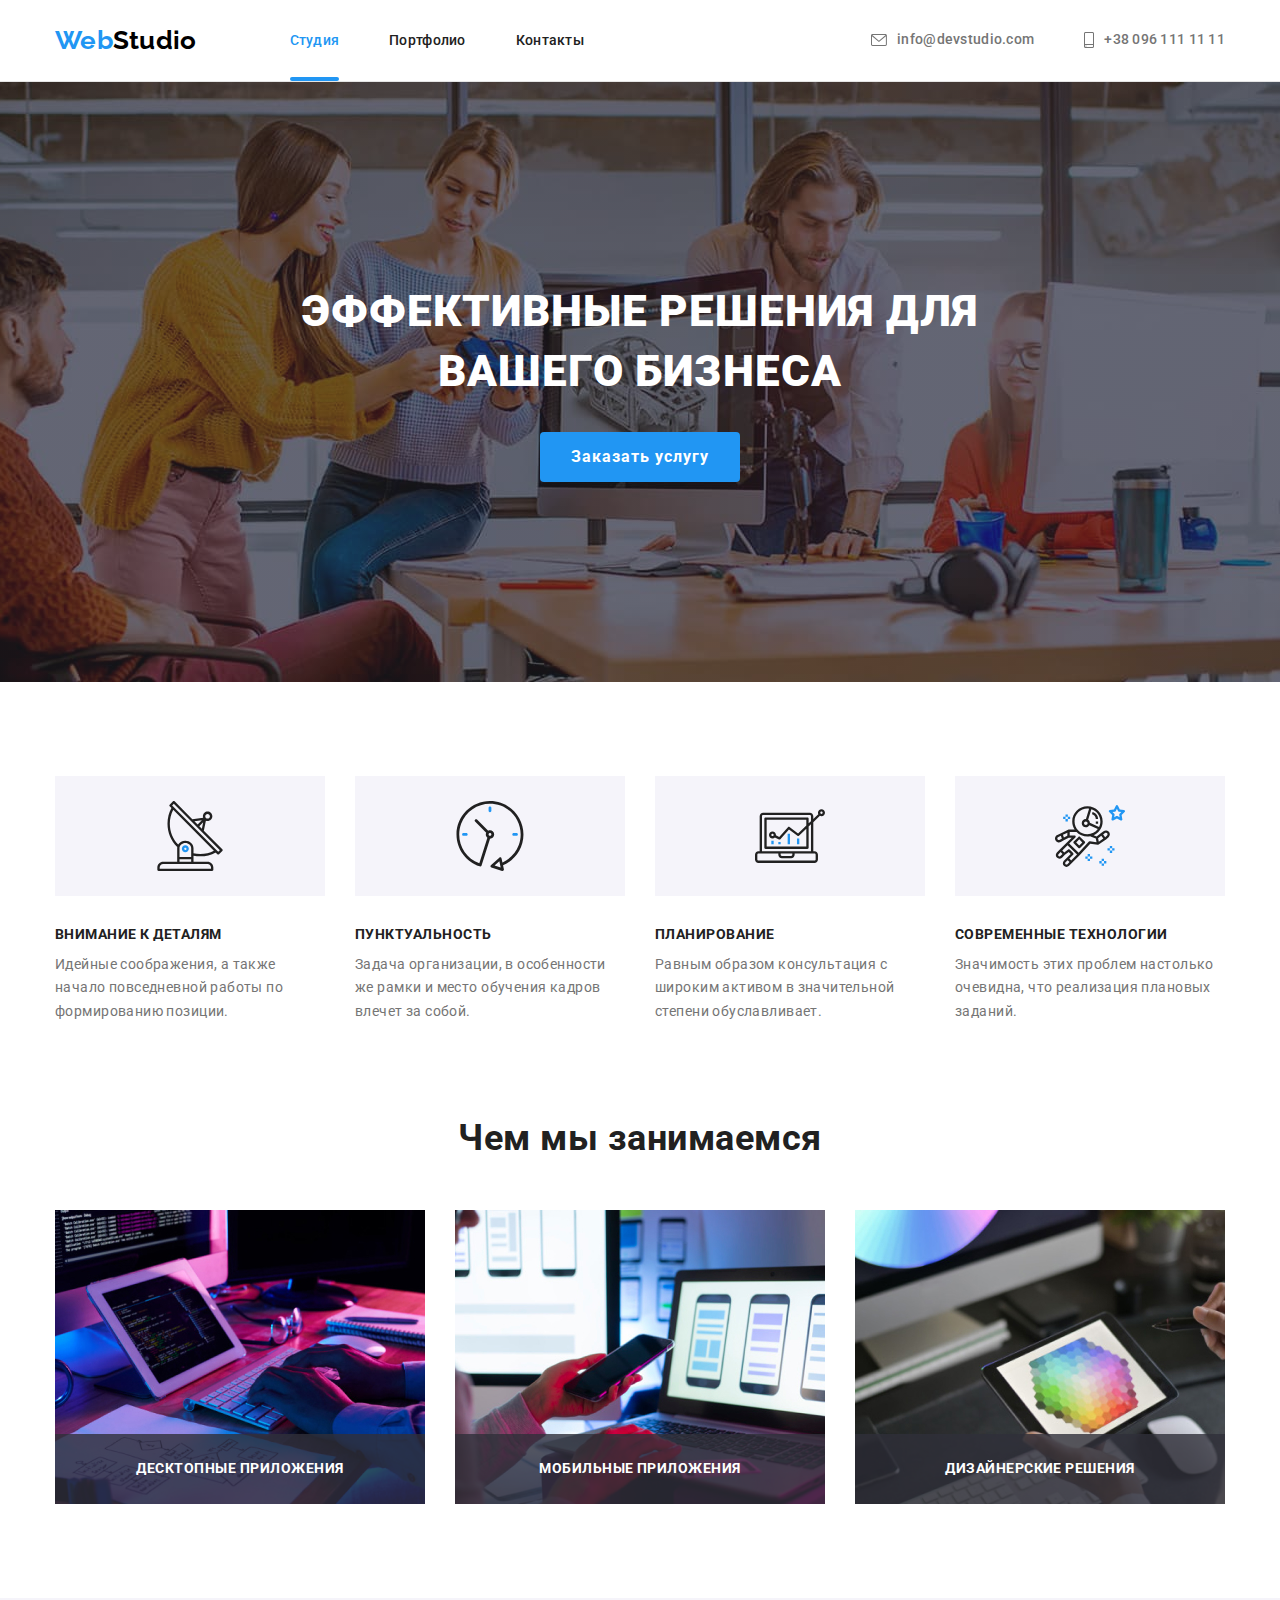
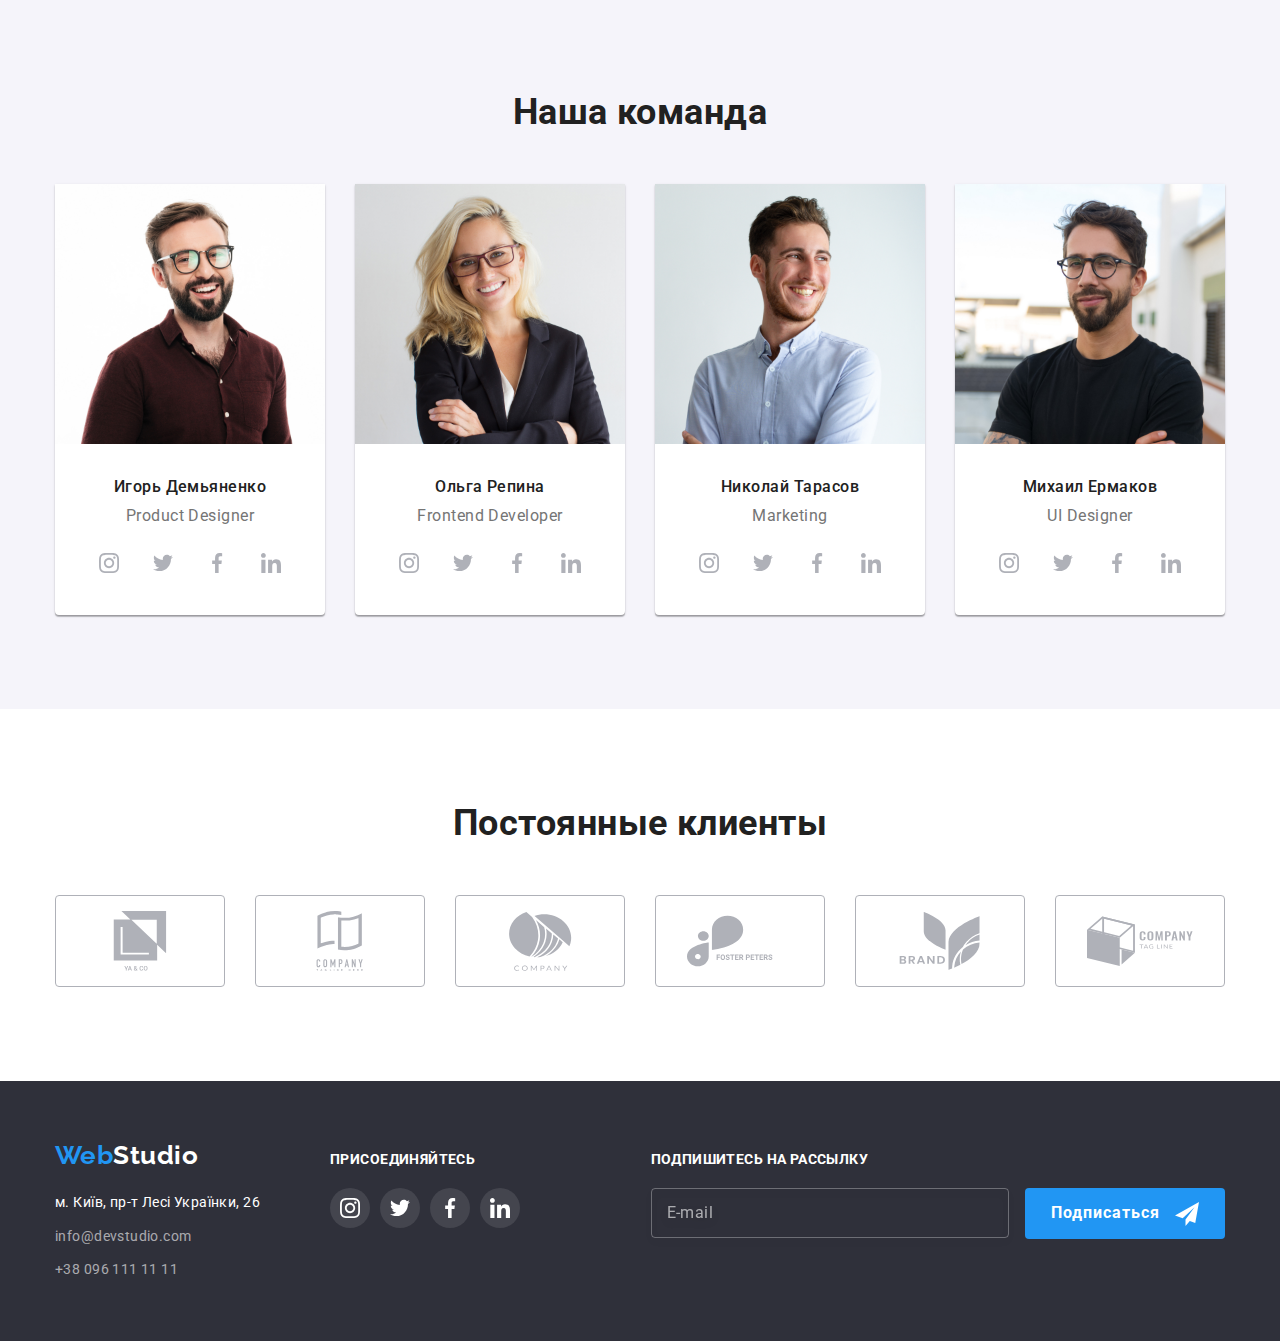
==== commit f502a020: "first edit" ====
--- a/index.html
+++ b/index.html
@@ -330,7 +330,7 @@
             <div class="modal">
                 <h2 class="modal-heading">Оставьте свои данные, мы вам перезвоним</h2>
                 <button type="button" class="modal-close" data-modal-close>
-                    <svg width="15" height="15">
+                    <svg width="10" height="10">
                         <use href="images/sprite.svg#icon-close"></use>
                     </svg>
                 </button>
--- a/css/styles.css
+++ b/css/styles.css
@@ -214,8 +214,8 @@
 .hero .order,
 .sub-btn,
 .modal-button {
-  min-width: 216px;
-  padding: 10px 32px;
+  min-width: 200px;
+  padding: 10px;
   border-radius: 4px;
   border: 1px solid transparent;
 
@@ -225,6 +225,7 @@
   font-weight: 700;
   font-size: 16px;
   line-height: 1.8;
+  letter-spacing: 0.06em;
   cursor: pointer;
 }
 
@@ -470,8 +471,8 @@
 }
 .modal > .modal-close {
   position: absolute;
-  top: 0;
-  right: 0;
+  top: 8px;
+  right: 8px;
 
   display: flex;
   justify-content: center;
@@ -479,7 +480,7 @@
 
   width: 30px;
   height: 30px;
-  margin: 8px;
+
 
   border-radius: 30px;
   border: 1px solid rgba(0, 0, 0, 0.1);
@@ -513,7 +514,7 @@
   
 }
 .form-input{
-  padding: 12px 42px;
+  padding: 10px 42px;
   width: 100%;
 
   border: 1px solid rgba(33, 33, 33, 0.2);
@@ -539,7 +540,7 @@
 .form-box > .box{
   min-height: 120px;
   padding: 12px 16px;
-  resize: vertical;
+  resize: none;
 }
 .form-input > .box::placeholder{
   font-size: 14px;
@@ -689,6 +690,7 @@
   border: 1px solid rgba(255, 255, 255, 0.3);
   filter: drop-shadow(0px 4px 4px rgba(0, 0, 0, 0.15));
   border-radius: 4px;
+  color: #ffffff;
 }
 .input-email::placeholder{
   font-size: 16px;
